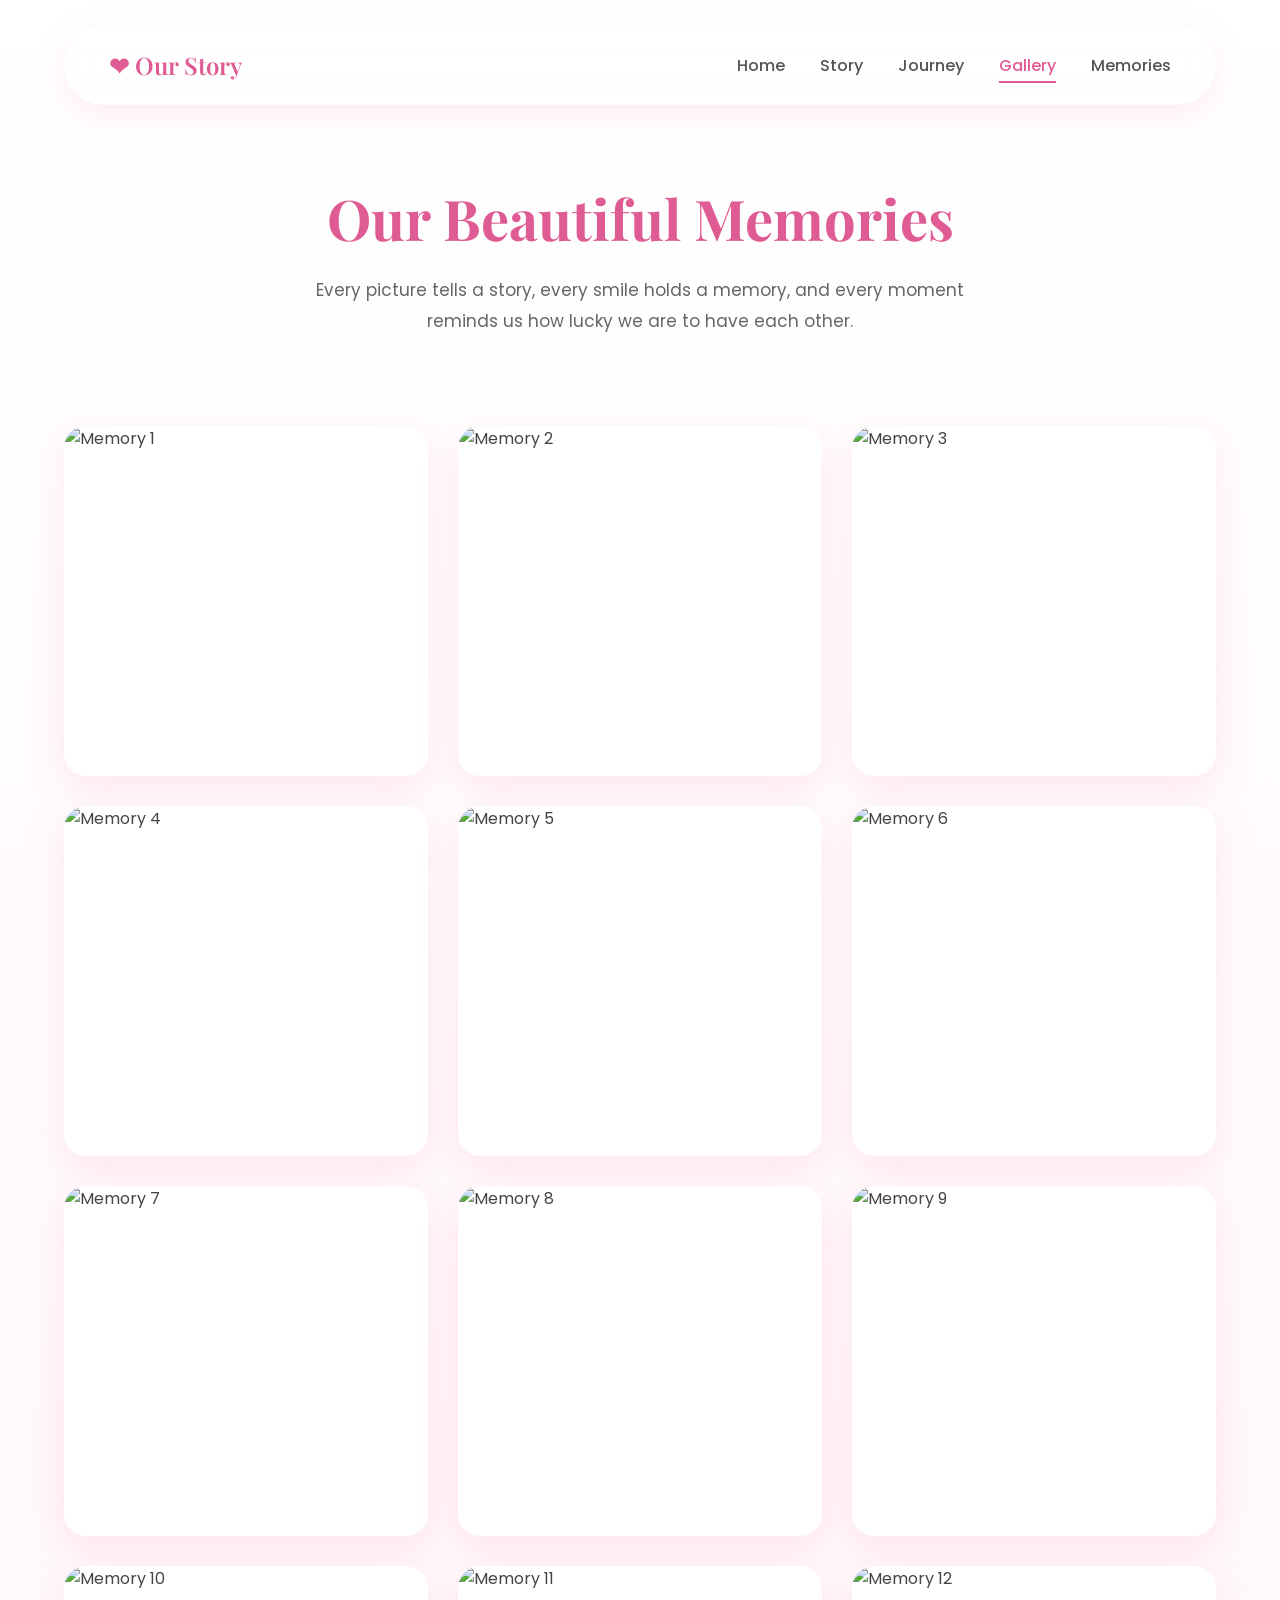
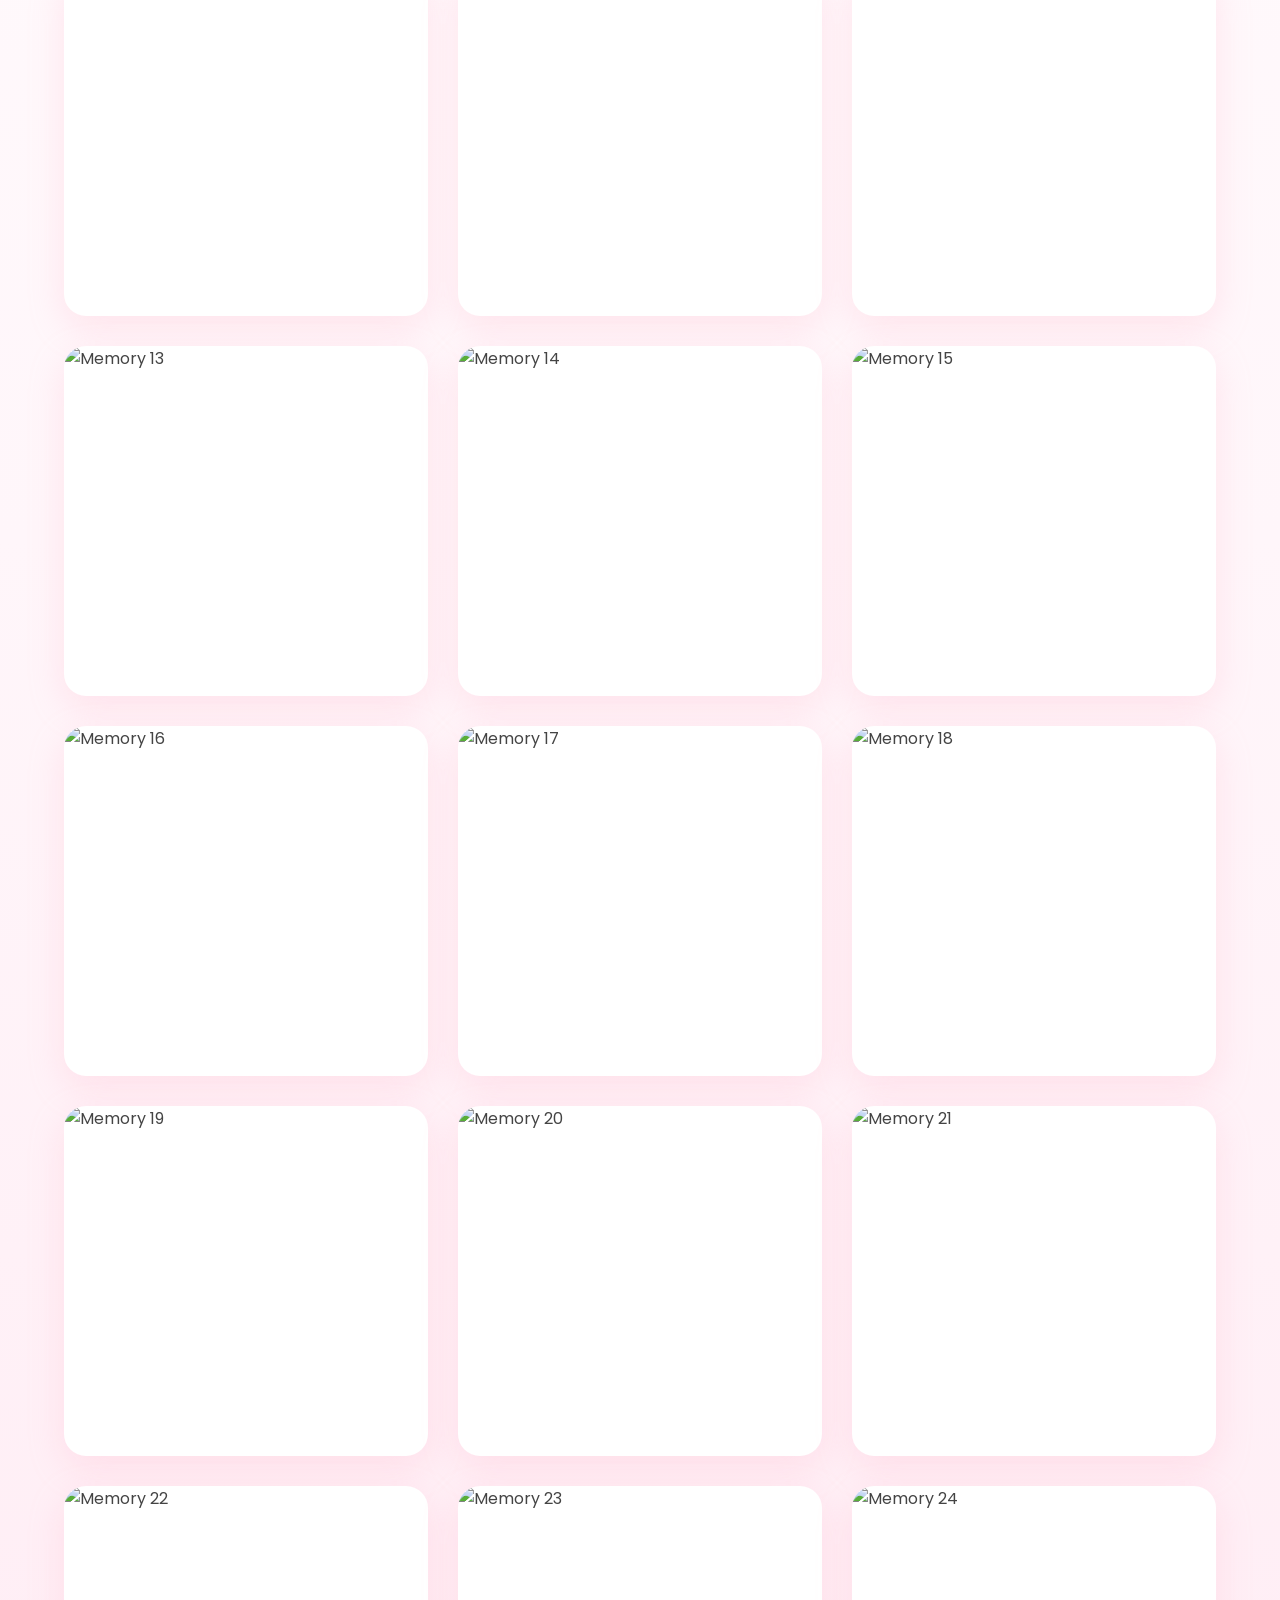
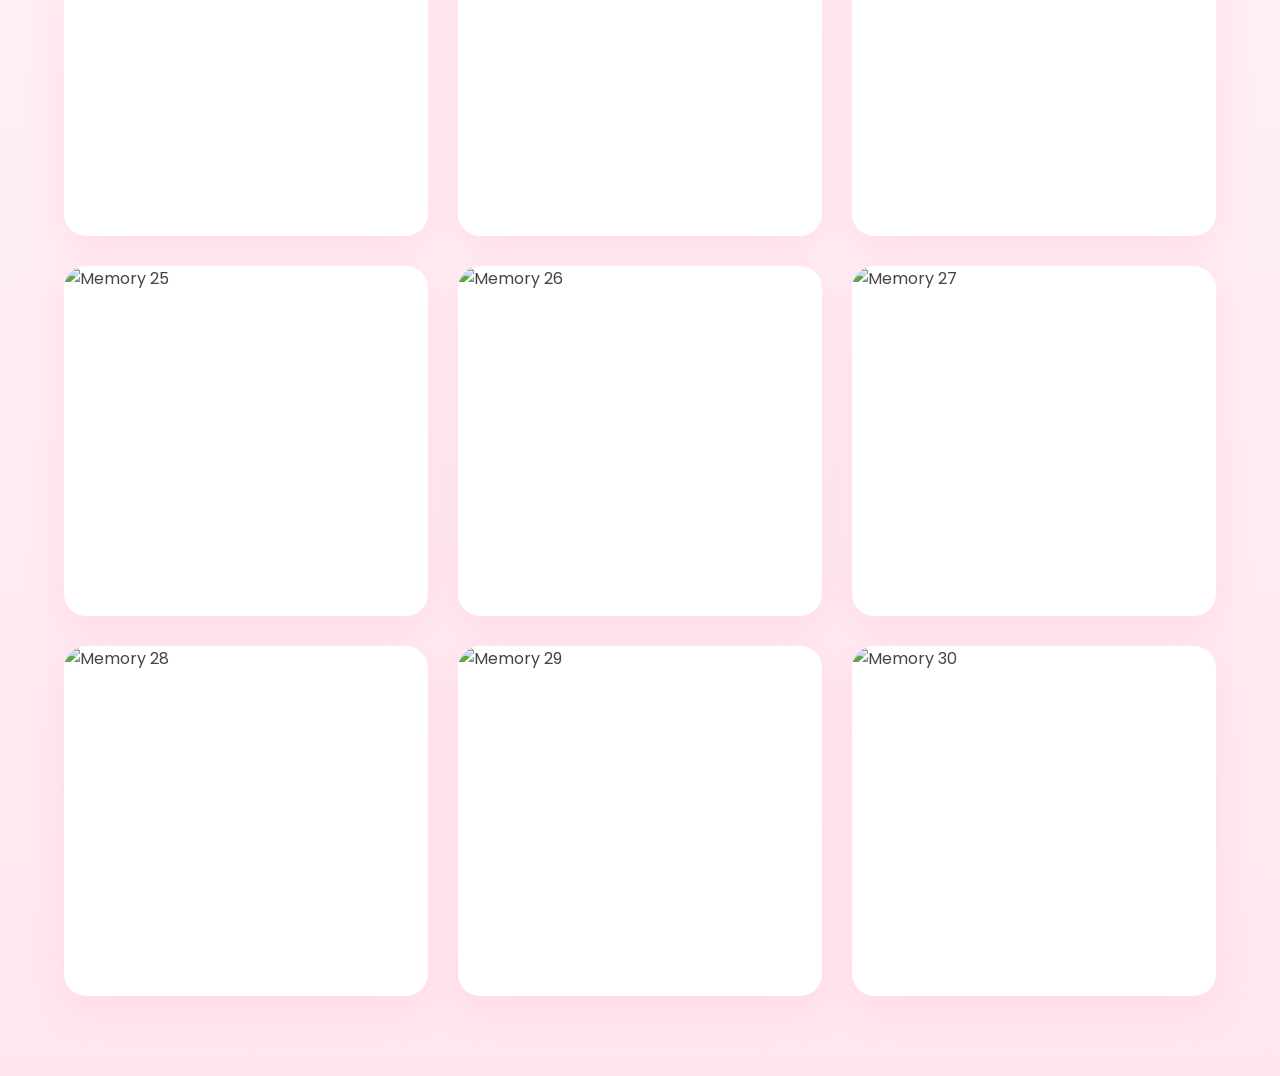
==== gallery.html @ 3f72072c "Rename Gallery.html to gallery.html" ====
<!DOCTYPE html>
<html lang="en">

<head>
    <meta charset="UTF-8">
    <meta name="viewport" content="width=device-width, initial-scale=1.0">
    <title>Gallery | Our Love Story</title>

    <link rel="stylesheet" href="gallery.css">

    <link href="https://fonts.googleapis.com/css2?family=Playfair+Display:wght@600;700&family=Poppins:wght@300;400;500;600&display=swap" rel="stylesheet">
</head>

<body>

    <!-- ================= NAVIGATION ================= -->

    <nav>

        <div class="logo">
            ❤ Our Story
        </div>

        <ul>

            <li><a href="index.html">Home</a></li>
            <li><a href="story.html">Story</a></li>
            <li><a href="journey.html">Journey</a></li>
            <li><a href="gallery.html" class="active">Gallery</a></li>
            <li><a href="memories.html">Memories</a></li>

        </ul>

    </nav>

    <!-- ================= HERO ================= -->

    <header class="hero">

        <h1>Our Beautiful Memories</h1>

        <p>
            Every picture tells a story, every smile holds a memory,
            and every moment reminds us how lucky we are to have each other.
        </p>

    </header>

    <!-- ================= GALLERY ================= -->

    <main class="gallery">

        <div class="photo"><img src="images/gallery/1.png" alt="Memory 1"></div>
        <div class="photo"><img src="images/gallery/2.png" alt="Memory 2"></div>
        <div class="photo"><img src="images/gallery/3.png" alt="Memory 3"></div>
        <div class="photo"><img src="images/gallery/4.png" alt="Memory 4"></div>
        <div class="photo"><img src="images/gallery/5.png" alt="Memory 5"></div>
        <div class="photo"><img src="images/gallery/6.png" alt="Memory 6"></div>
        <div class="photo"><img src="images/gallery/7.png" alt="Memory 7"></div>
        <div class="photo"><img src="images/gallery/8.png" alt="Memory 8"></div>
        <div class="photo"><img src="images/gallery/9.png" alt="Memory 9"></div>
        <div class="photo"><img src="images/gallery/10.png" alt="Memory 10"></div>
        <div class="photo"><img src="images/gallery/11.png" alt="Memory 11"></div>
        <div class="photo"><img src="images/gallery/12.png" alt="Memory 12"></div>
        <div class="photo"><img src="images/gallery/13.png" alt="Memory 13"></div>
        <div class="photo"><img src="images/gallery/14.png" alt="Memory 14"></div>
        <div class="photo"><img src="images/gallery/15.png" alt="Memory 15"></div>
        <div class="photo"><img src="images/gallery/16.png" alt="Memory 16"></div>
        <div class="photo"><img src="images/gallery/17.png" alt="Memory 17"></div>
        <div class="photo"><img src="images/gallery/18.png" alt="Memory 18"></div>
        <div class="photo"><img src="images/gallery/19.png" alt="Memory 19"></div>
        <div class="photo"><img src="images/gallery/20.png" alt="Memory 20"></div>
        <div class="photo"><img src="images/gallery/21.png" alt="Memory 21"></div>
        <div class="photo"><img src="images/gallery/22.png" alt="Memory 22"></div>
        <div class="photo"><img src="images/gallery/23.png" alt="Memory 23"></div>
        <div class="photo"><img src="images/gallery/24.png" alt="Memory 24"></div>
        <div class="photo"><img src="images/gallery/25.png" alt="Memory 25"></div>
        <div class="photo"><img src="images/gallery/26.png" alt="Memory 26"></div>
        <div class="photo"><img src="images/gallery/27.png" alt="Memory 27"></div>
        <div class="photo"><img src="images/gallery/28.png" alt="Memory 28"></div>
        <div class="photo"><img src="images/gallery/29.png" alt="Memory 29"></div>
        <div class="photo"><img src="images/gallery/30.png" alt="Memory 30"></div>

    </main>

</body>

</html>
---- gallery.css ----
*{
    margin:0;
    padding:0;
    box-sizing:border-box;
}

html{
    scroll-behavior:smooth;
}

body{
    font-family:'Poppins',sans-serif;
    background:linear-gradient(180deg,#fff,#fff6fa,#ffe7f1);
    color:#444;
}

/* ================= NAVIGATION ================= */

nav{

    width:90%;
    height:80px;
    margin:25px auto;

    display:flex;
    justify-content:space-between;
    align-items:center;

    padding:0 45px;

    border-radius:50px;

    background:rgba(255,255,255,.45);

    backdrop-filter:blur(12px);

    box-shadow:0 10px 30px rgba(255,182,193,.25);

}

.logo{

    font-size:24px;
    font-weight:600;
    color:#df5b94;
    font-family:'Playfair Display',serif;

}

nav ul{

    display:flex;
    gap:35px;
    list-style:none;

}

nav a{

    text-decoration:none;
    color:#555;
    font-weight:500;
    transition:.3s;
    position:relative;

}

nav a:hover{

    color:#df5b94;

}

nav a::after{

    content:"";
    position:absolute;
    left:0;
    bottom:-6px;

    width:0;
    height:2px;

    background:#df5b94;

    transition:.3s;

}

nav a:hover::after{

    width:100%;

}

nav .active{

    color:#df5b94;

}

nav .active::after{

    width:100%;

}

/* ================= HERO ================= */

.hero{

    text-align:center;
    padding:50px 20px 40px;

}

.hero h1{

    font-size:3.5rem;
    color:#df5b94;
    font-family:'Playfair Display',serif;
    margin-bottom:20px;

}

.hero p{

    max-width:700px;
    margin:auto;
    color:#666;
    line-height:1.8;
    font-size:17px;

}

/* ================= GALLERY ================= */

.gallery{

    width:90%;
    max-width:1500px;
    margin:50px auto 80px;

    display:grid;
    grid-template-columns:repeat(auto-fit,minmax(280px,1fr));
    gap:30px;

}

.photo{

    background:white;
    border-radius:22px;
    overflow:hidden;

    box-shadow:0 12px 35px rgba(255,170,195,.25);

    transition:.4s;

}

.photo:hover{

    transform:translateY(-10px) scale(1.03);

    box-shadow:0 18px 45px rgba(223,91,148,.35);

}

.photo img{

    width:100%;
    height:350px;

    object-fit:cover;

    display:block;

    transition:.5s;

}

.photo:hover img{

    transform:scale(1.08);

}

/* ================= RESPONSIVE ================= */

@media(max-width:900px){

nav{

    flex-direction:column;
    height:auto;
    padding:20px;
    gap:20px;

}

nav ul{

    flex-wrap:wrap;
    justify-content:center;
    gap:20px;

}

.hero h1{

    font-size:2.5rem;

}

.gallery{

    width:95%;
    gap:20px;

}

.photo img{

    height:280px;

}

}
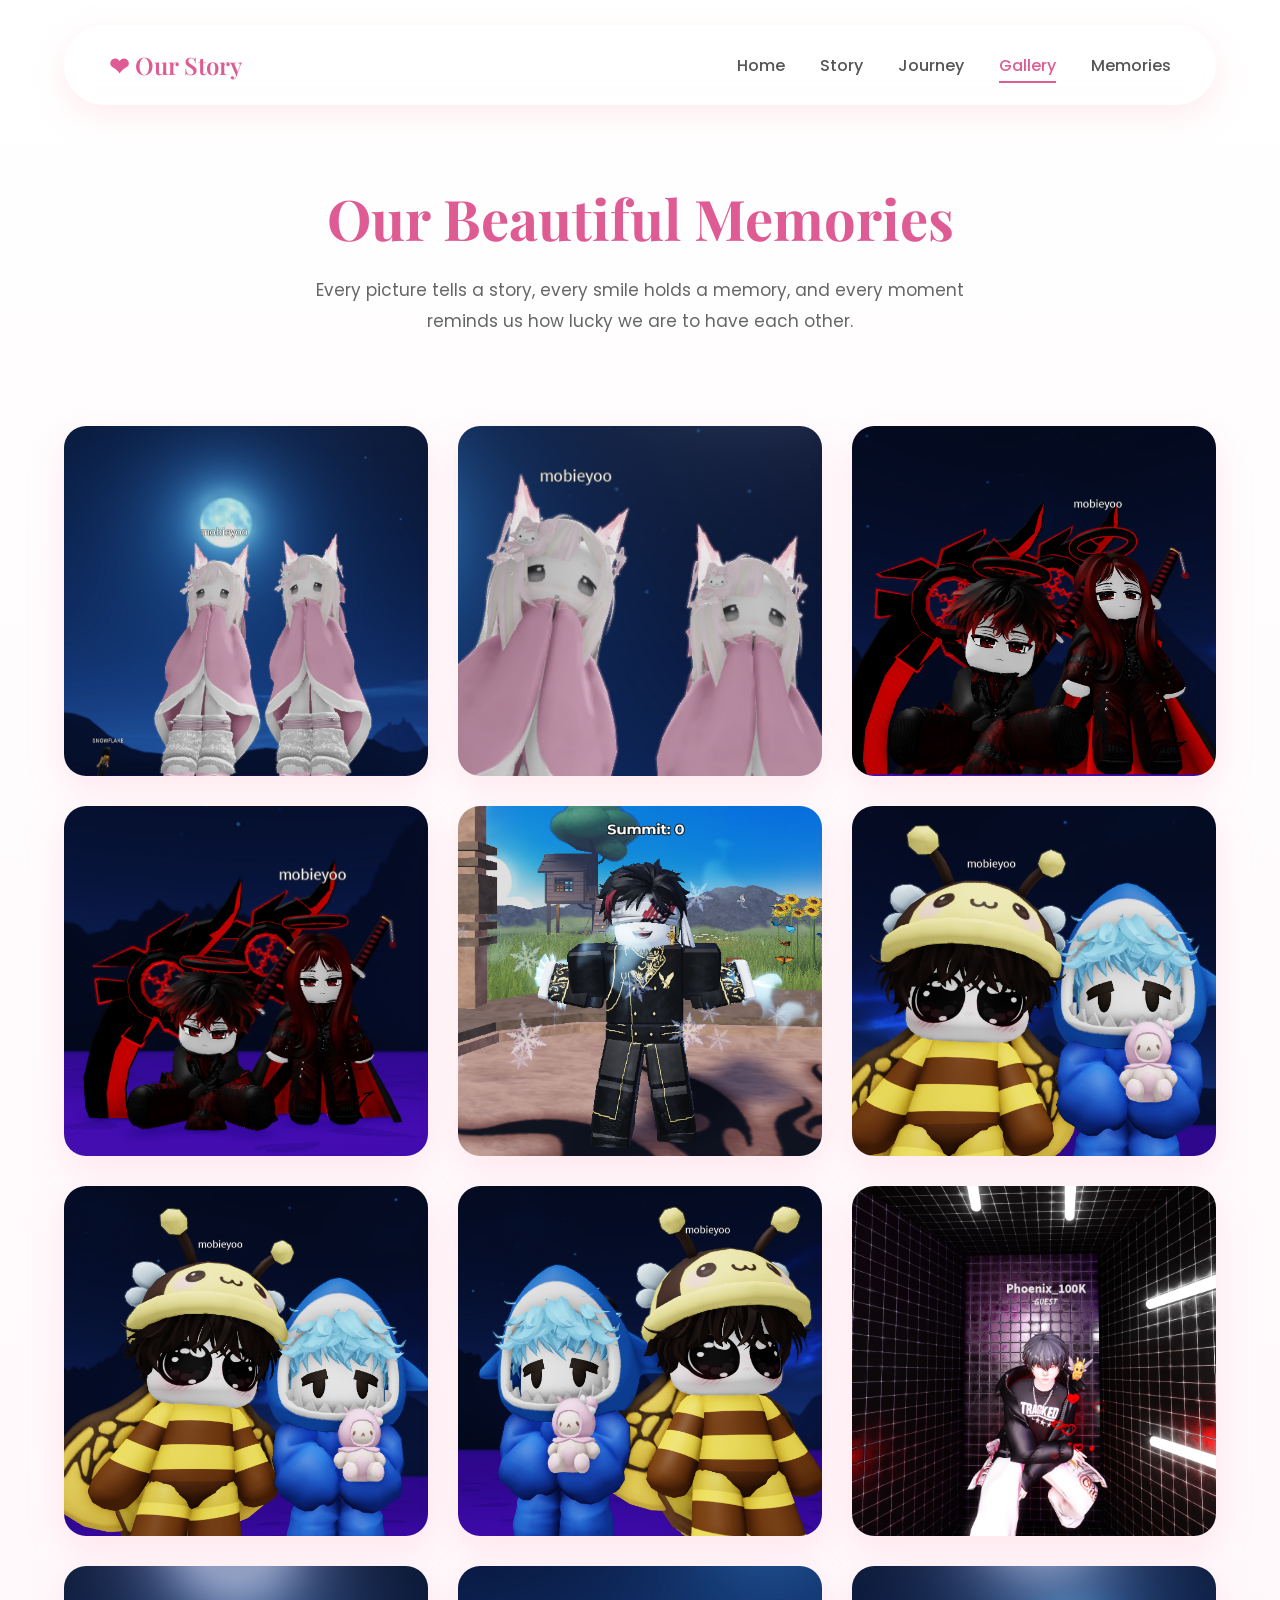
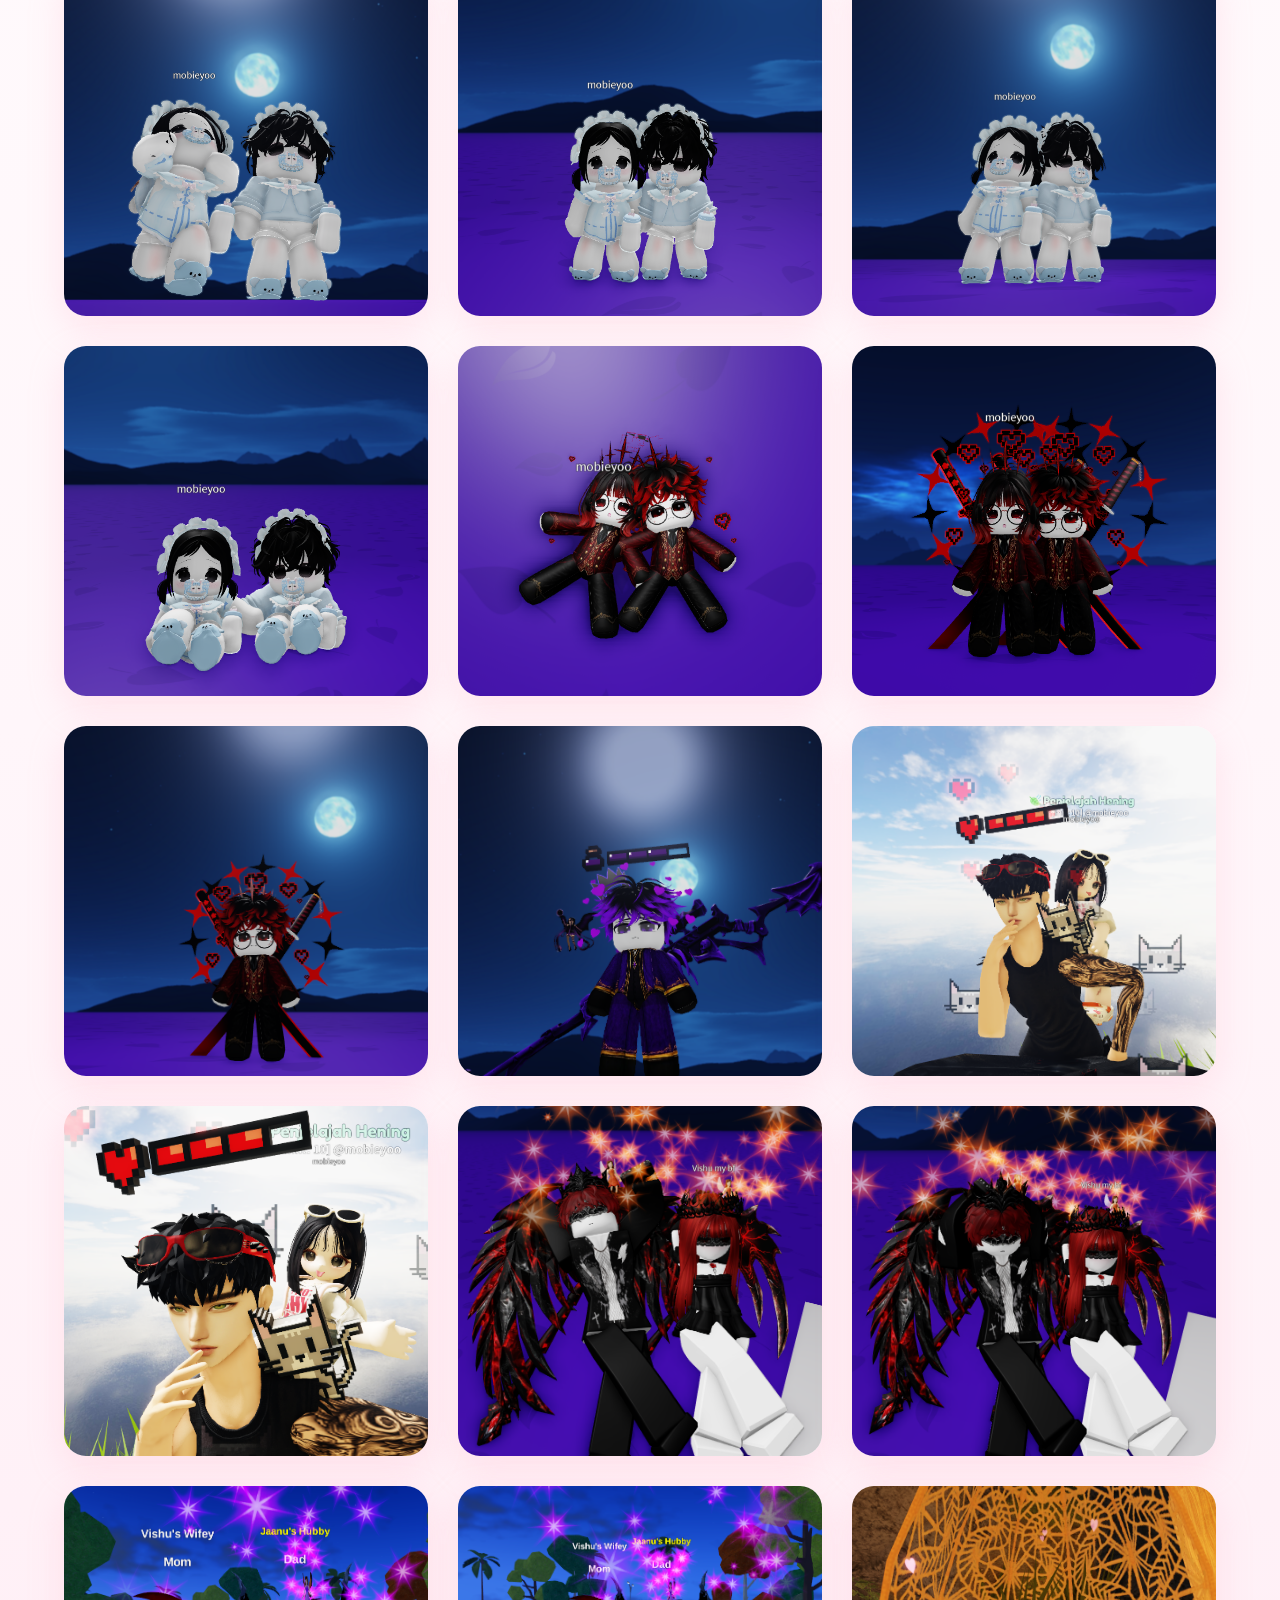
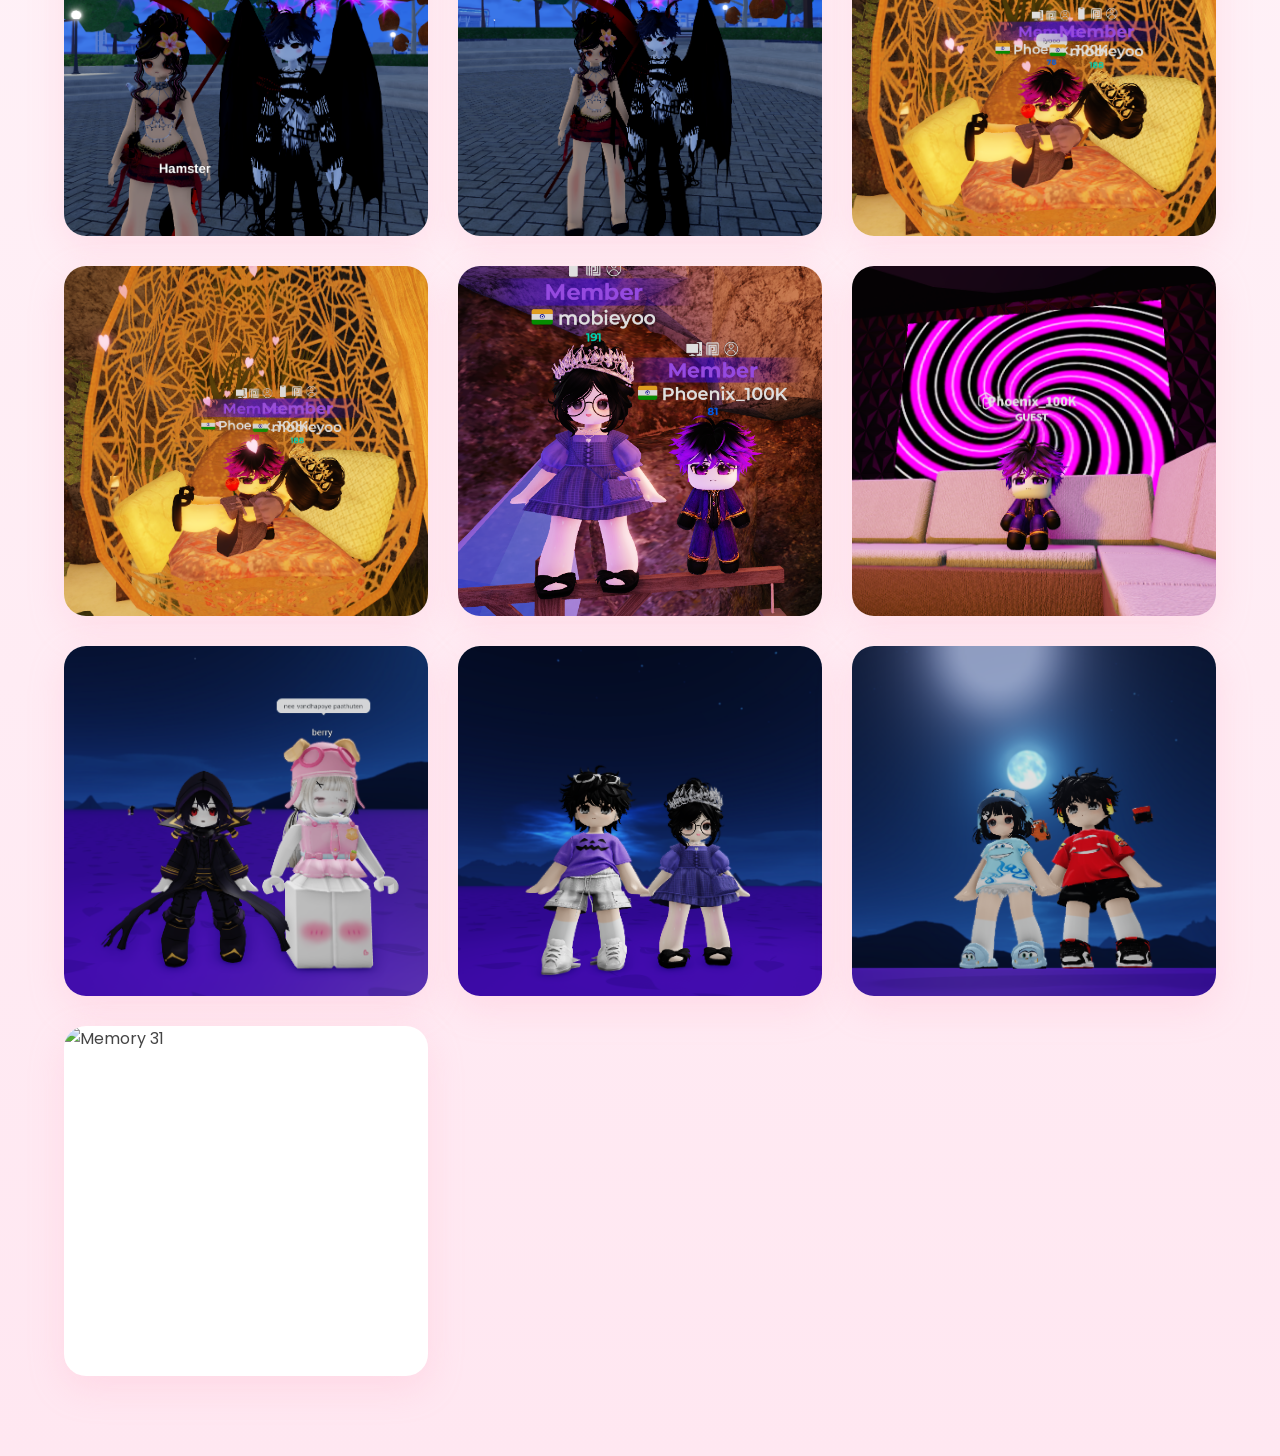
==== commit 4c5bb1c9: "Update gallery.html" ====
--- a/gallery.html
+++ b/gallery.html
@@ -80,6 +80,7 @@
         <div class="photo"><img src="images/gallery/28.png" alt="Memory 28"></div>
         <div class="photo"><img src="images/gallery/29.png" alt="Memory 29"></div>
         <div class="photo"><img src="images/gallery/30.png" alt="Memory 30"></div>
+        <div class="photo"><img src="images/gallery/31.png" alt="Memory 31"></div>
 
     </main>
 
